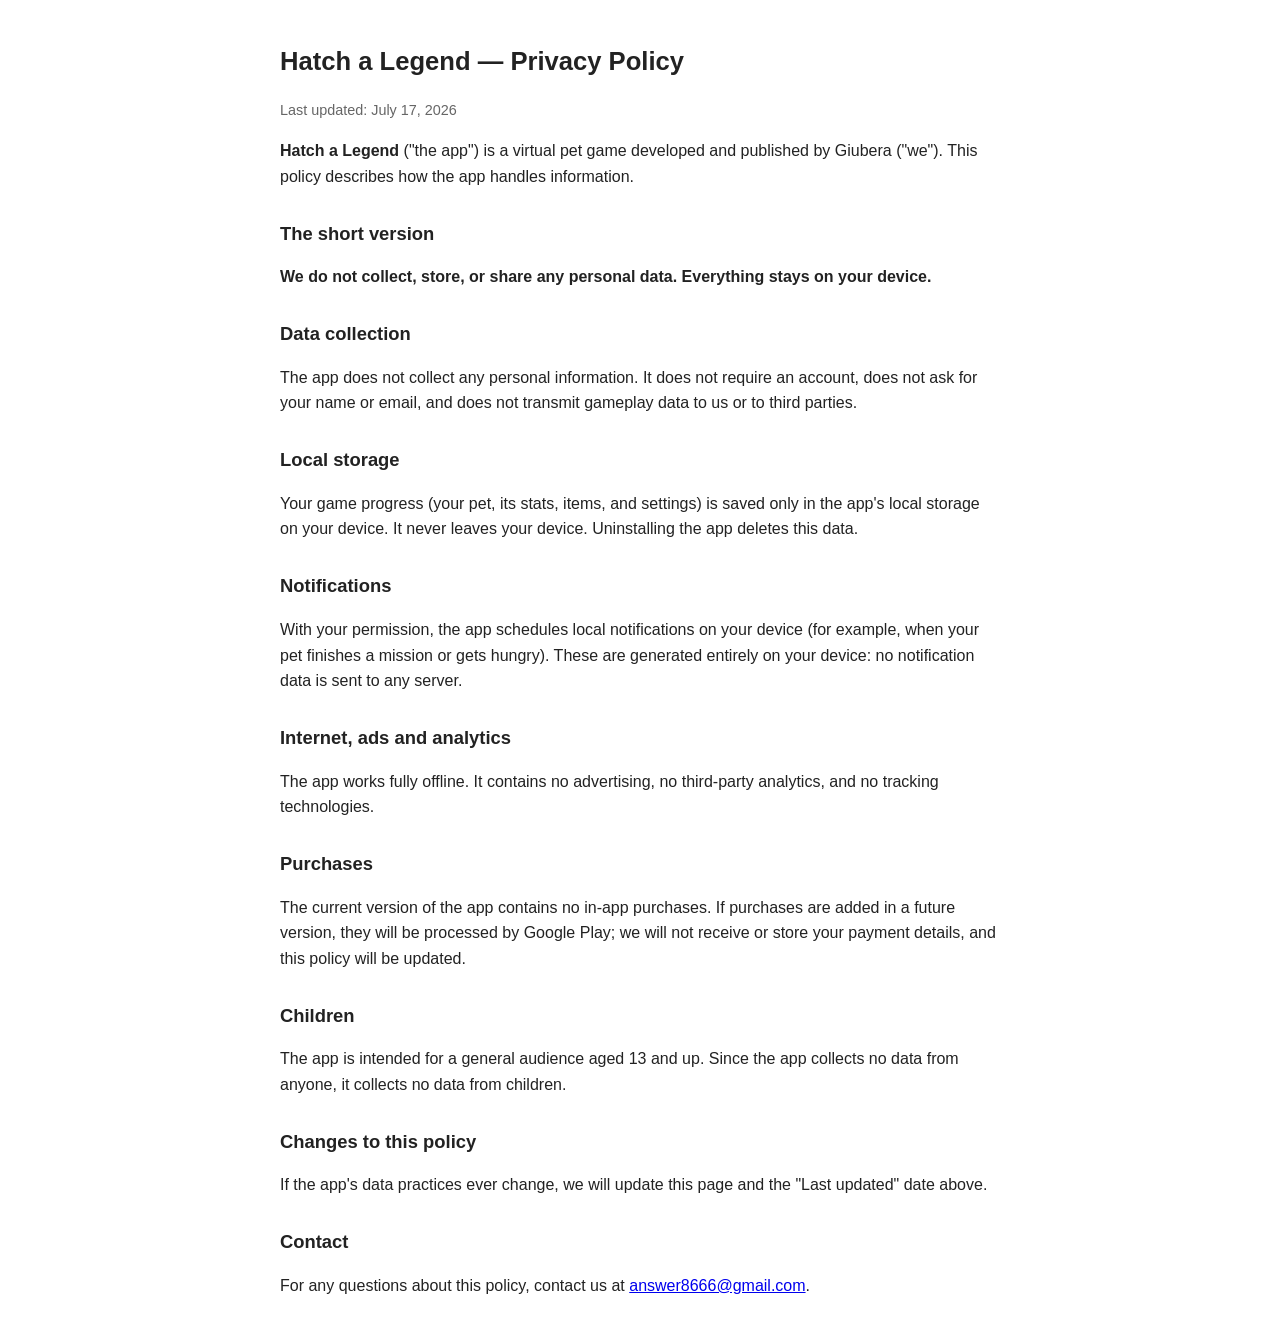
==== privacy.html @ 6b168693 "Privacy policy per Hatch a Legend (richiesta Play Store)" ====
<!DOCTYPE html>
<html lang="en">
<head>
<meta charset="UTF-8">
<meta name="viewport" content="width=device-width, initial-scale=1">
<title>Hatch a Legend — Privacy Policy</title>
<style>
  body { font-family: -apple-system, Segoe UI, Roboto, sans-serif; max-width: 720px; margin: 0 auto; padding: 24px 16px; line-height: 1.6; color: #222; }
  h1 { font-size: 1.6em; } h2 { font-size: 1.15em; margin-top: 1.6em; }
  .updated { color: #666; font-size: 0.9em; }
</style>
</head>
<body>
<h1>Hatch a Legend — Privacy Policy</h1>
<p class="updated">Last updated: July 17, 2026</p>

<p><strong>Hatch a Legend</strong> ("the app") is a virtual pet game developed and published by Giubera ("we"). This policy describes how the app handles information.</p>

<h2>The short version</h2>
<p><strong>We do not collect, store, or share any personal data. Everything stays on your device.</strong></p>

<h2>Data collection</h2>
<p>The app does not collect any personal information. It does not require an account, does not ask for your name or email, and does not transmit gameplay data to us or to third parties.</p>

<h2>Local storage</h2>
<p>Your game progress (your pet, its stats, items, and settings) is saved only in the app's local storage on your device. It never leaves your device. Uninstalling the app deletes this data.</p>

<h2>Notifications</h2>
<p>With your permission, the app schedules local notifications on your device (for example, when your pet finishes a mission or gets hungry). These are generated entirely on your device: no notification data is sent to any server.</p>

<h2>Internet, ads and analytics</h2>
<p>The app works fully offline. It contains no advertising, no third-party analytics, and no tracking technologies.</p>

<h2>Purchases</h2>
<p>The current version of the app contains no in-app purchases. If purchases are added in a future version, they will be processed by Google Play; we will not receive or store your payment details, and this policy will be updated.</p>

<h2>Children</h2>
<p>The app is intended for a general audience aged 13 and up. Since the app collects no data from anyone, it collects no data from children.</p>

<h2>Changes to this policy</h2>
<p>If the app's data practices ever change, we will update this page and the "Last updated" date above.</p>

<h2>Contact</h2>
<p>For any questions about this policy, contact us at <a href="mailto:answer8666@gmail.com">answer8666@gmail.com</a>.</p>
</body>
</html>
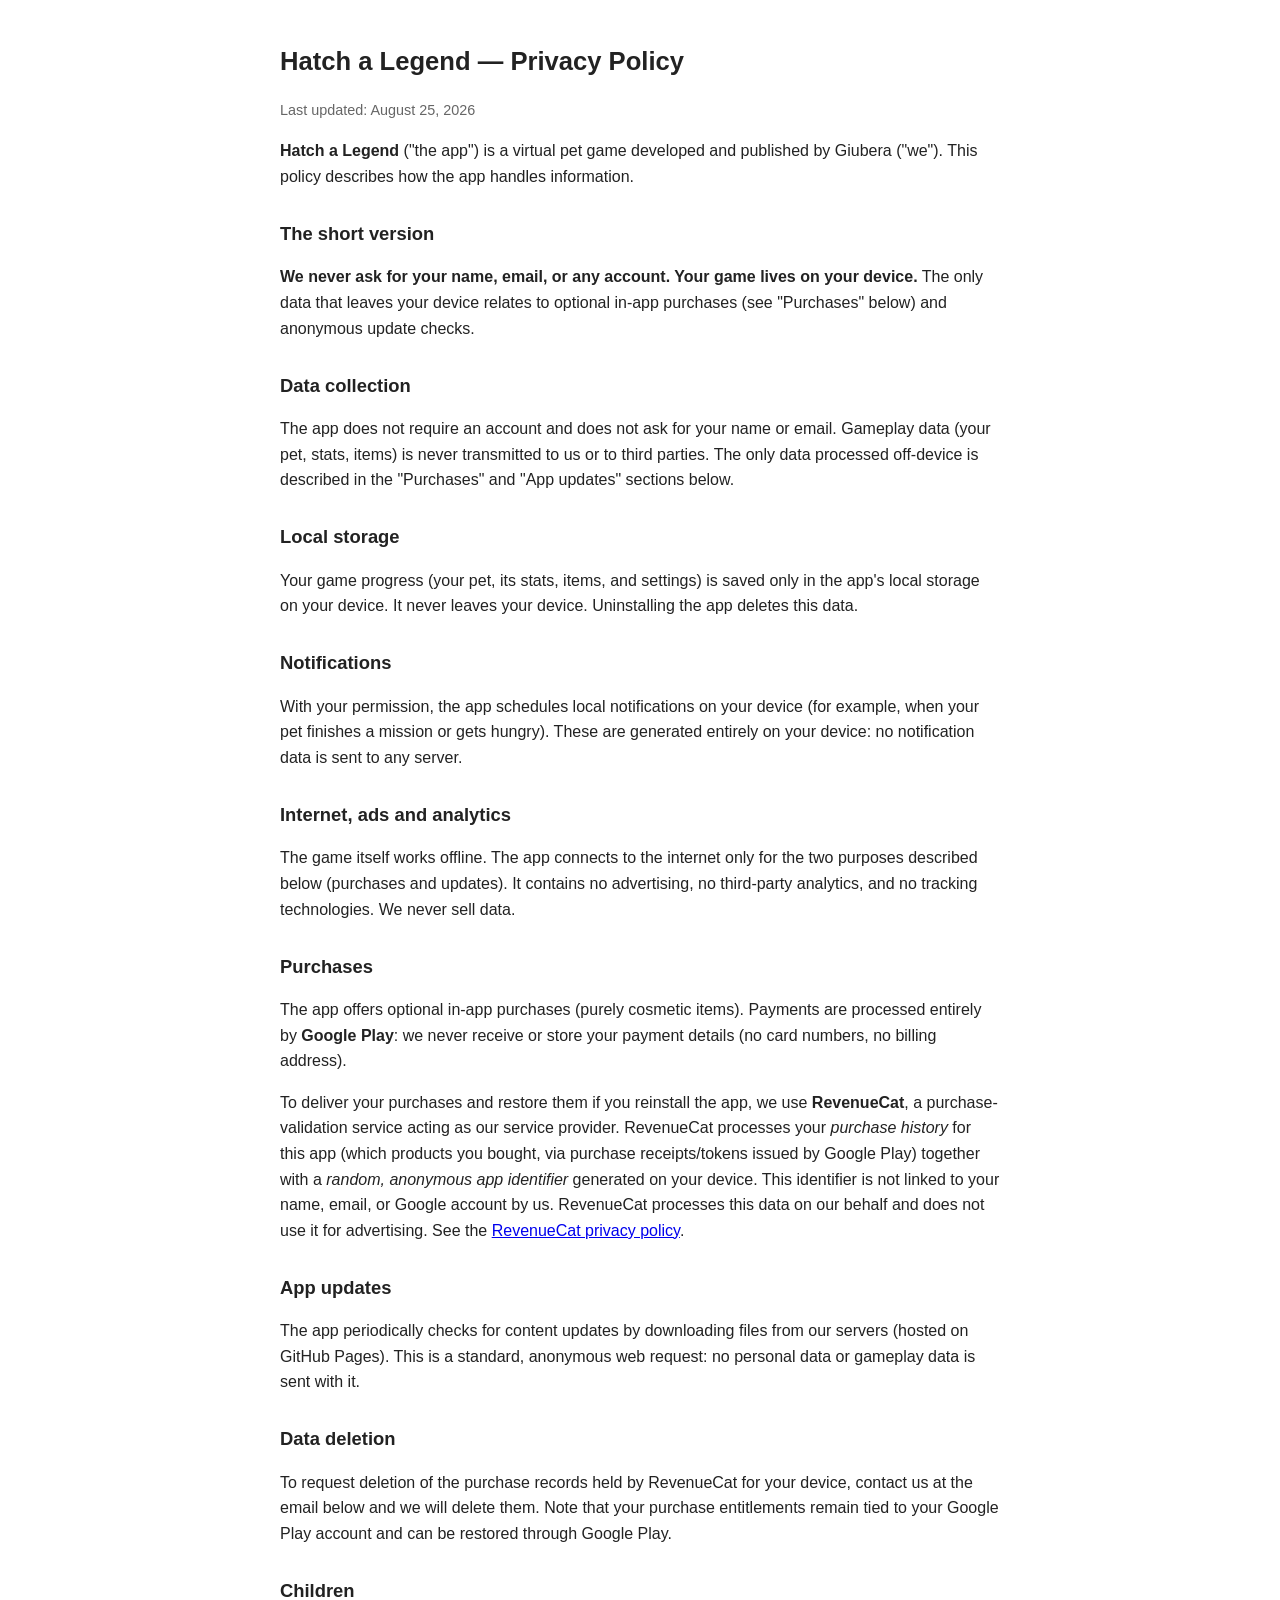
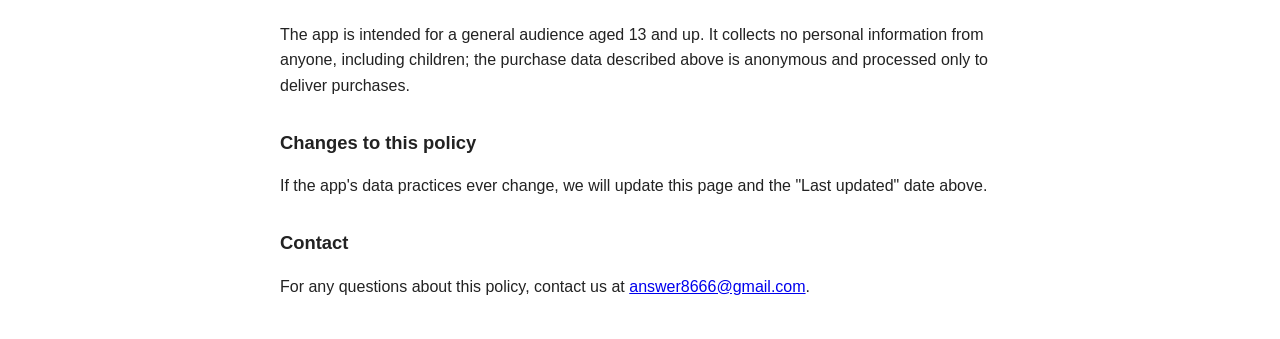
==== commit 2945f9bf: "Privacy policy aggiornata: acquisti in-app via Google Play + RevenueCat, canale aggiornamenti, richi" ====
--- a/privacy.html
+++ b/privacy.html
@@ -12,15 +12,15 @@
 </head>
 <body>
 <h1>Hatch a Legend — Privacy Policy</h1>
-<p class="updated">Last updated: July 17, 2026</p>
+<p class="updated">Last updated: August 25, 2026</p>
 
 <p><strong>Hatch a Legend</strong> ("the app") is a virtual pet game developed and published by Giubera ("we"). This policy describes how the app handles information.</p>
 
 <h2>The short version</h2>
-<p><strong>We do not collect, store, or share any personal data. Everything stays on your device.</strong></p>
+<p><strong>We never ask for your name, email, or any account. Your game lives on your device.</strong> The only data that leaves your device relates to optional in-app purchases (see "Purchases" below) and anonymous update checks.</p>
 
 <h2>Data collection</h2>
-<p>The app does not collect any personal information. It does not require an account, does not ask for your name or email, and does not transmit gameplay data to us or to third parties.</p>
+<p>The app does not require an account and does not ask for your name or email. Gameplay data (your pet, stats, items) is never transmitted to us or to third parties. The only data processed off-device is described in the "Purchases" and "App updates" sections below.</p>
 
 <h2>Local storage</h2>
 <p>Your game progress (your pet, its stats, items, and settings) is saved only in the app's local storage on your device. It never leaves your device. Uninstalling the app deletes this data.</p>
@@ -29,13 +29,20 @@
 <p>With your permission, the app schedules local notifications on your device (for example, when your pet finishes a mission or gets hungry). These are generated entirely on your device: no notification data is sent to any server.</p>
 
 <h2>Internet, ads and analytics</h2>
-<p>The app works fully offline. It contains no advertising, no third-party analytics, and no tracking technologies.</p>
+<p>The game itself works offline. The app connects to the internet only for the two purposes described below (purchases and updates). It contains no advertising, no third-party analytics, and no tracking technologies. We never sell data.</p>
 
 <h2>Purchases</h2>
-<p>The current version of the app contains no in-app purchases. If purchases are added in a future version, they will be processed by Google Play; we will not receive or store your payment details, and this policy will be updated.</p>
+<p>The app offers optional in-app purchases (purely cosmetic items). Payments are processed entirely by <strong>Google Play</strong>: we never receive or store your payment details (no card numbers, no billing address).</p>
+<p>To deliver your purchases and restore them if you reinstall the app, we use <strong>RevenueCat</strong>, a purchase-validation service acting as our service provider. RevenueCat processes your <em>purchase history</em> for this app (which products you bought, via purchase receipts/tokens issued by Google Play) together with a <em>random, anonymous app identifier</em> generated on your device. This identifier is not linked to your name, email, or Google account by us. RevenueCat processes this data on our behalf and does not use it for advertising. See the <a href="https://www.revenuecat.com/privacy/">RevenueCat privacy policy</a>.</p>
+
+<h2>App updates</h2>
+<p>The app periodically checks for content updates by downloading files from our servers (hosted on GitHub Pages). This is a standard, anonymous web request: no personal data or gameplay data is sent with it.</p>
+
+<h2>Data deletion</h2>
+<p>To request deletion of the purchase records held by RevenueCat for your device, contact us at the email below and we will delete them. Note that your purchase entitlements remain tied to your Google Play account and can be restored through Google Play.</p>
 
 <h2>Children</h2>
-<p>The app is intended for a general audience aged 13 and up. Since the app collects no data from anyone, it collects no data from children.</p>
+<p>The app is intended for a general audience aged 13 and up. It collects no personal information from anyone, including children; the purchase data described above is anonymous and processed only to deliver purchases.</p>
 
 <h2>Changes to this policy</h2>
 <p>If the app's data practices ever change, we will update this page and the "Last updated" date above.</p>
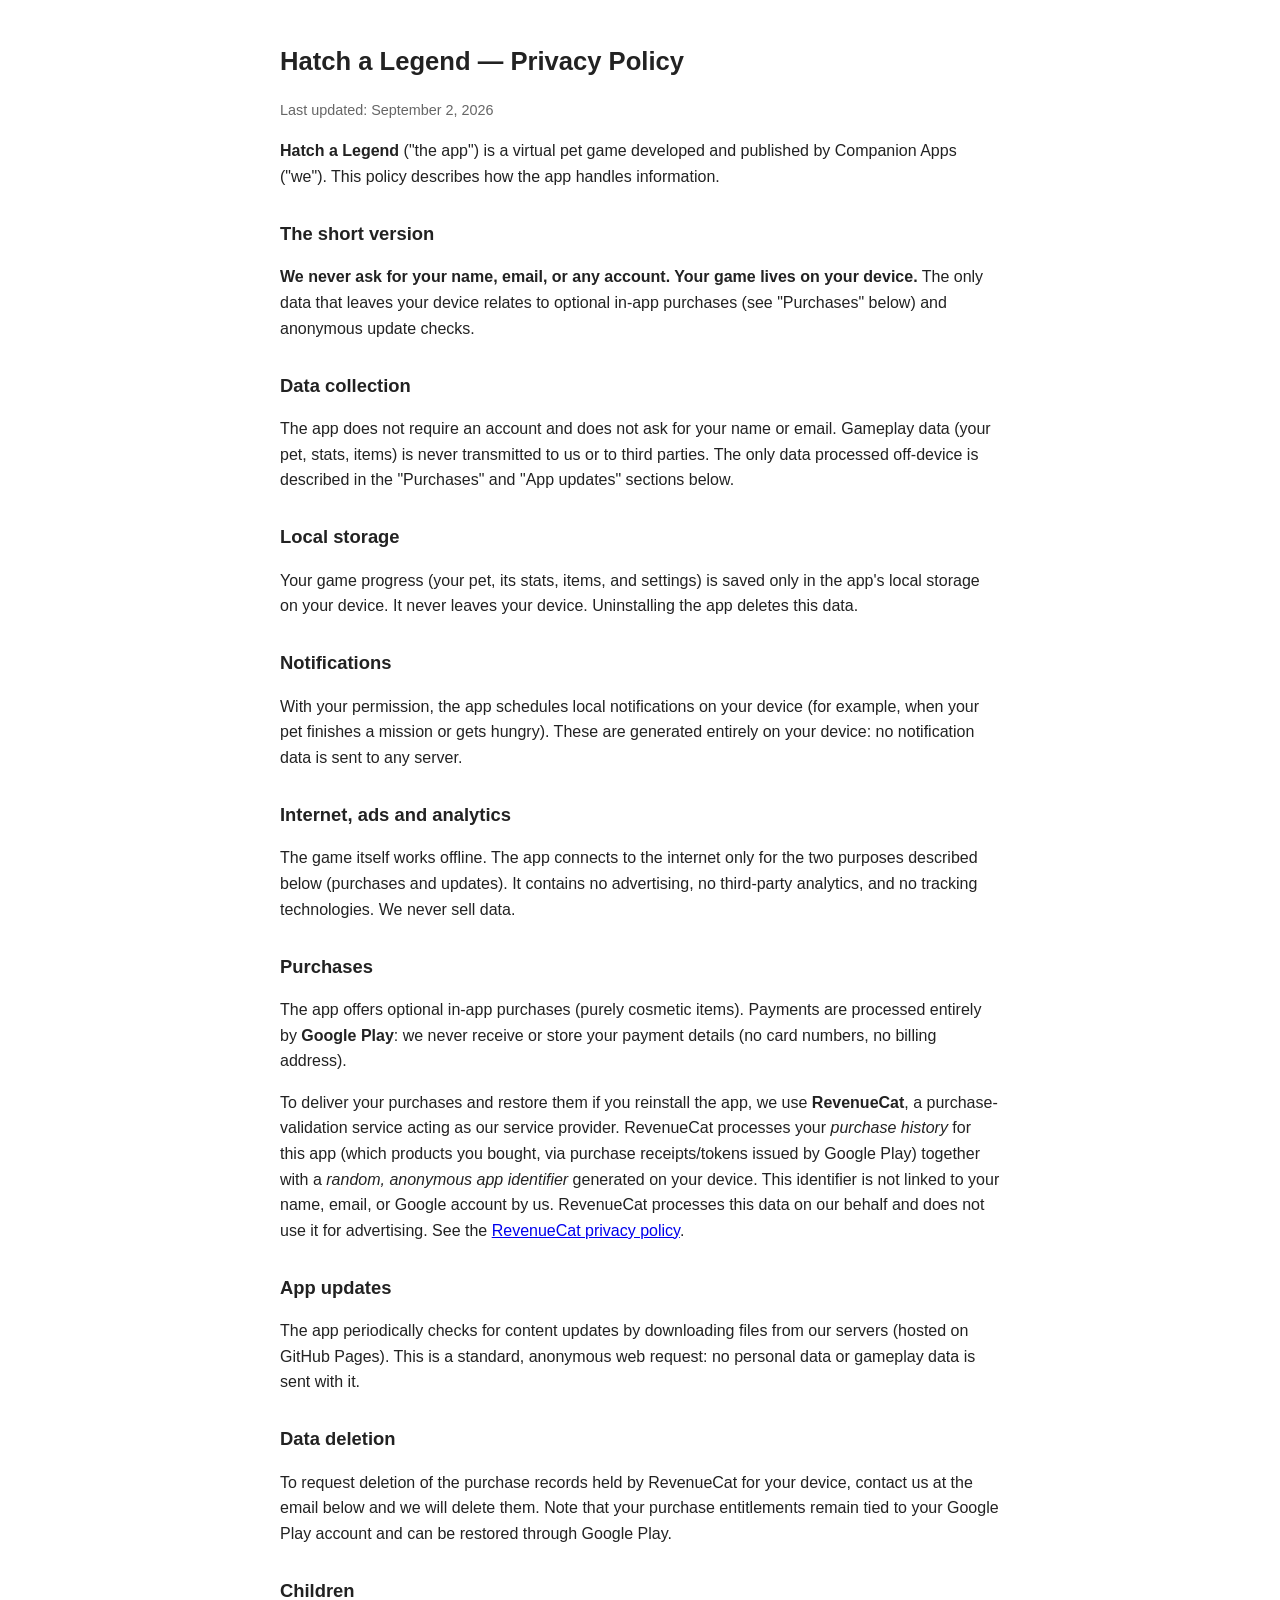
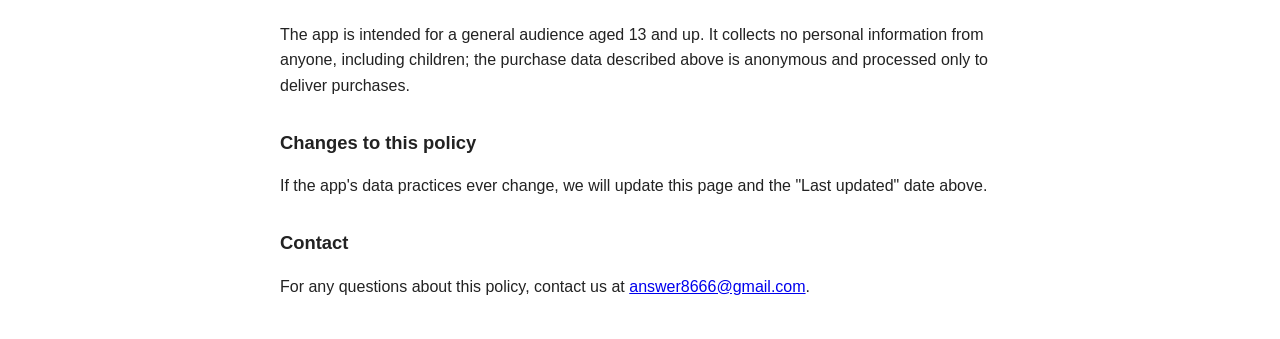
==== commit 0c231b48: "Privacy policy: nome editore "Companion Apps" (allineato allo store) Co-Authored-By: Claude Fable 5." ====
--- a/privacy.html
+++ b/privacy.html
@@ -12,9 +12,9 @@
 </head>
 <body>
 <h1>Hatch a Legend — Privacy Policy</h1>
-<p class="updated">Last updated: August 25, 2026</p>
+<p class="updated">Last updated: September 2, 2026</p>
 
-<p><strong>Hatch a Legend</strong> ("the app") is a virtual pet game developed and published by Giubera ("we"). This policy describes how the app handles information.</p>
+<p><strong>Hatch a Legend</strong> ("the app") is a virtual pet game developed and published by Companion Apps ("we"). This policy describes how the app handles information.</p>
 
 <h2>The short version</h2>
 <p><strong>We never ask for your name, email, or any account. Your game lives on your device.</strong> The only data that leaves your device relates to optional in-app purchases (see "Purchases" below) and anonymous update checks.</p>
